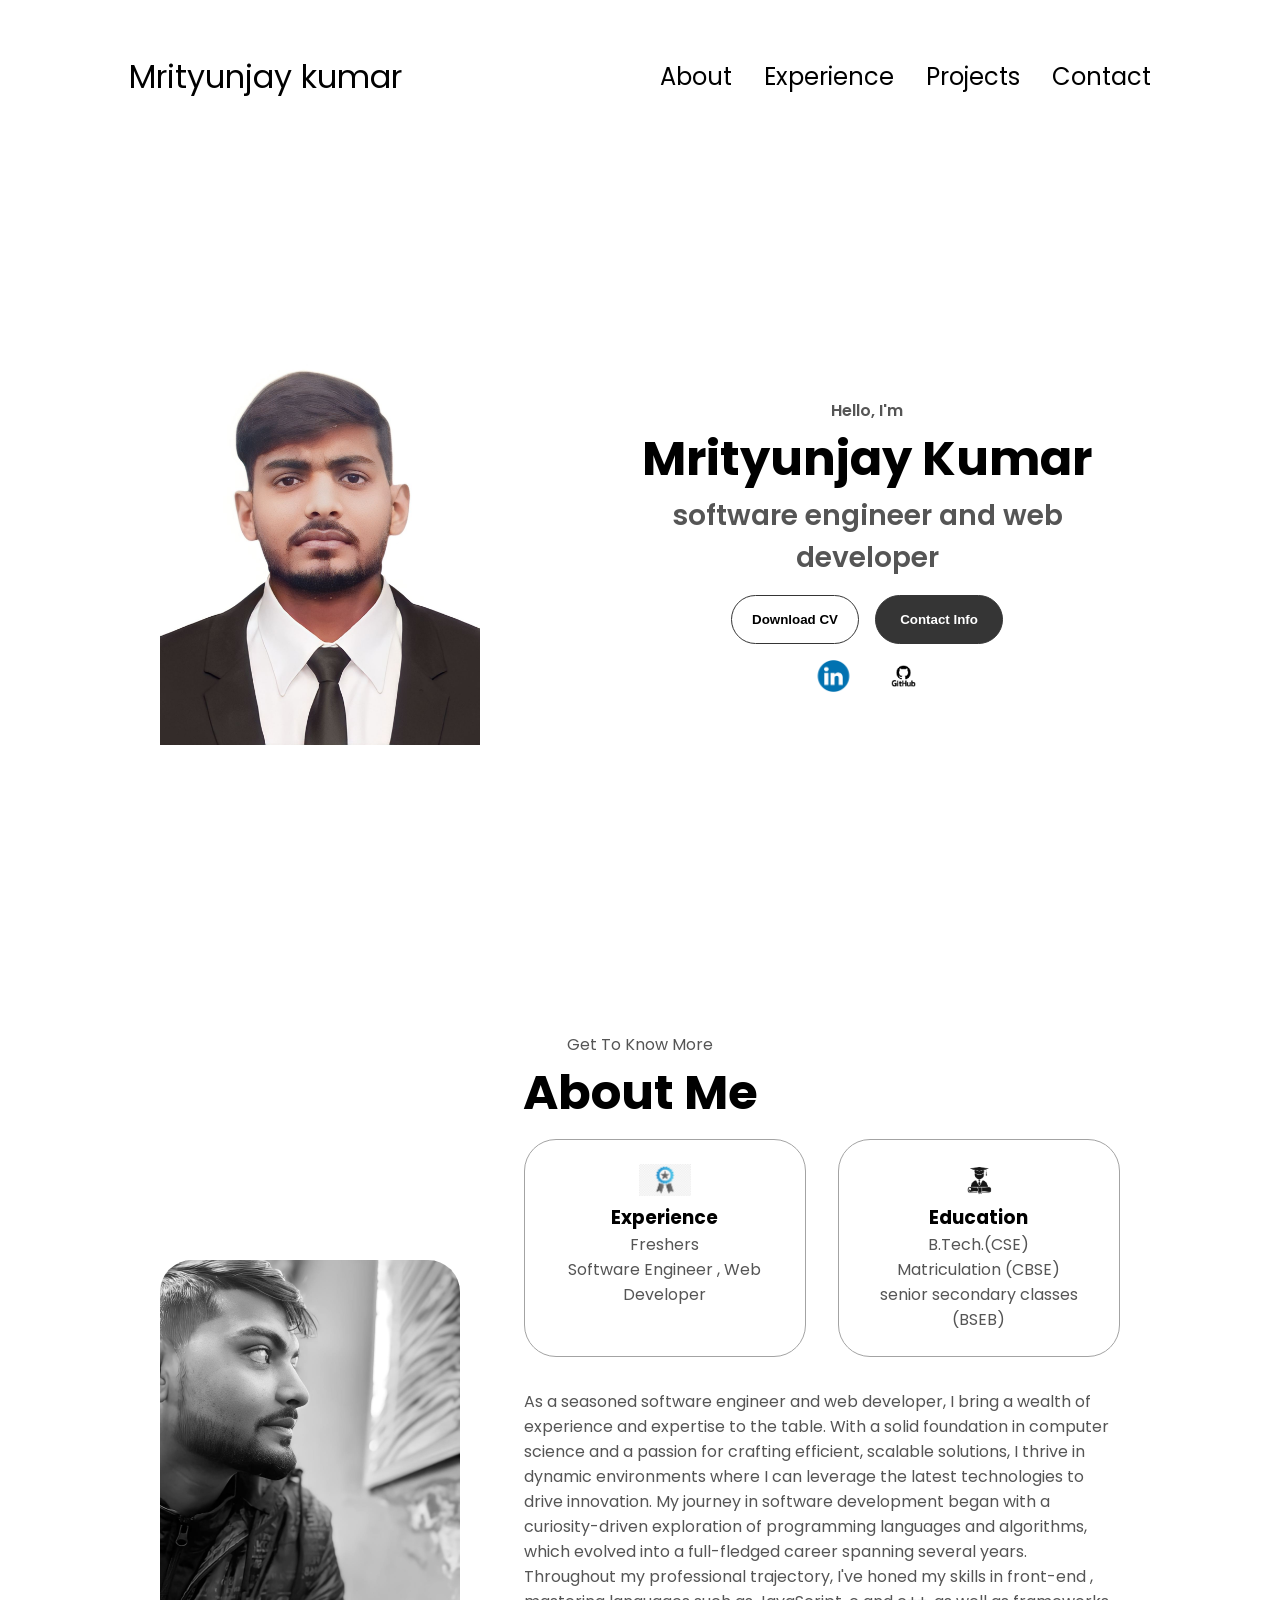
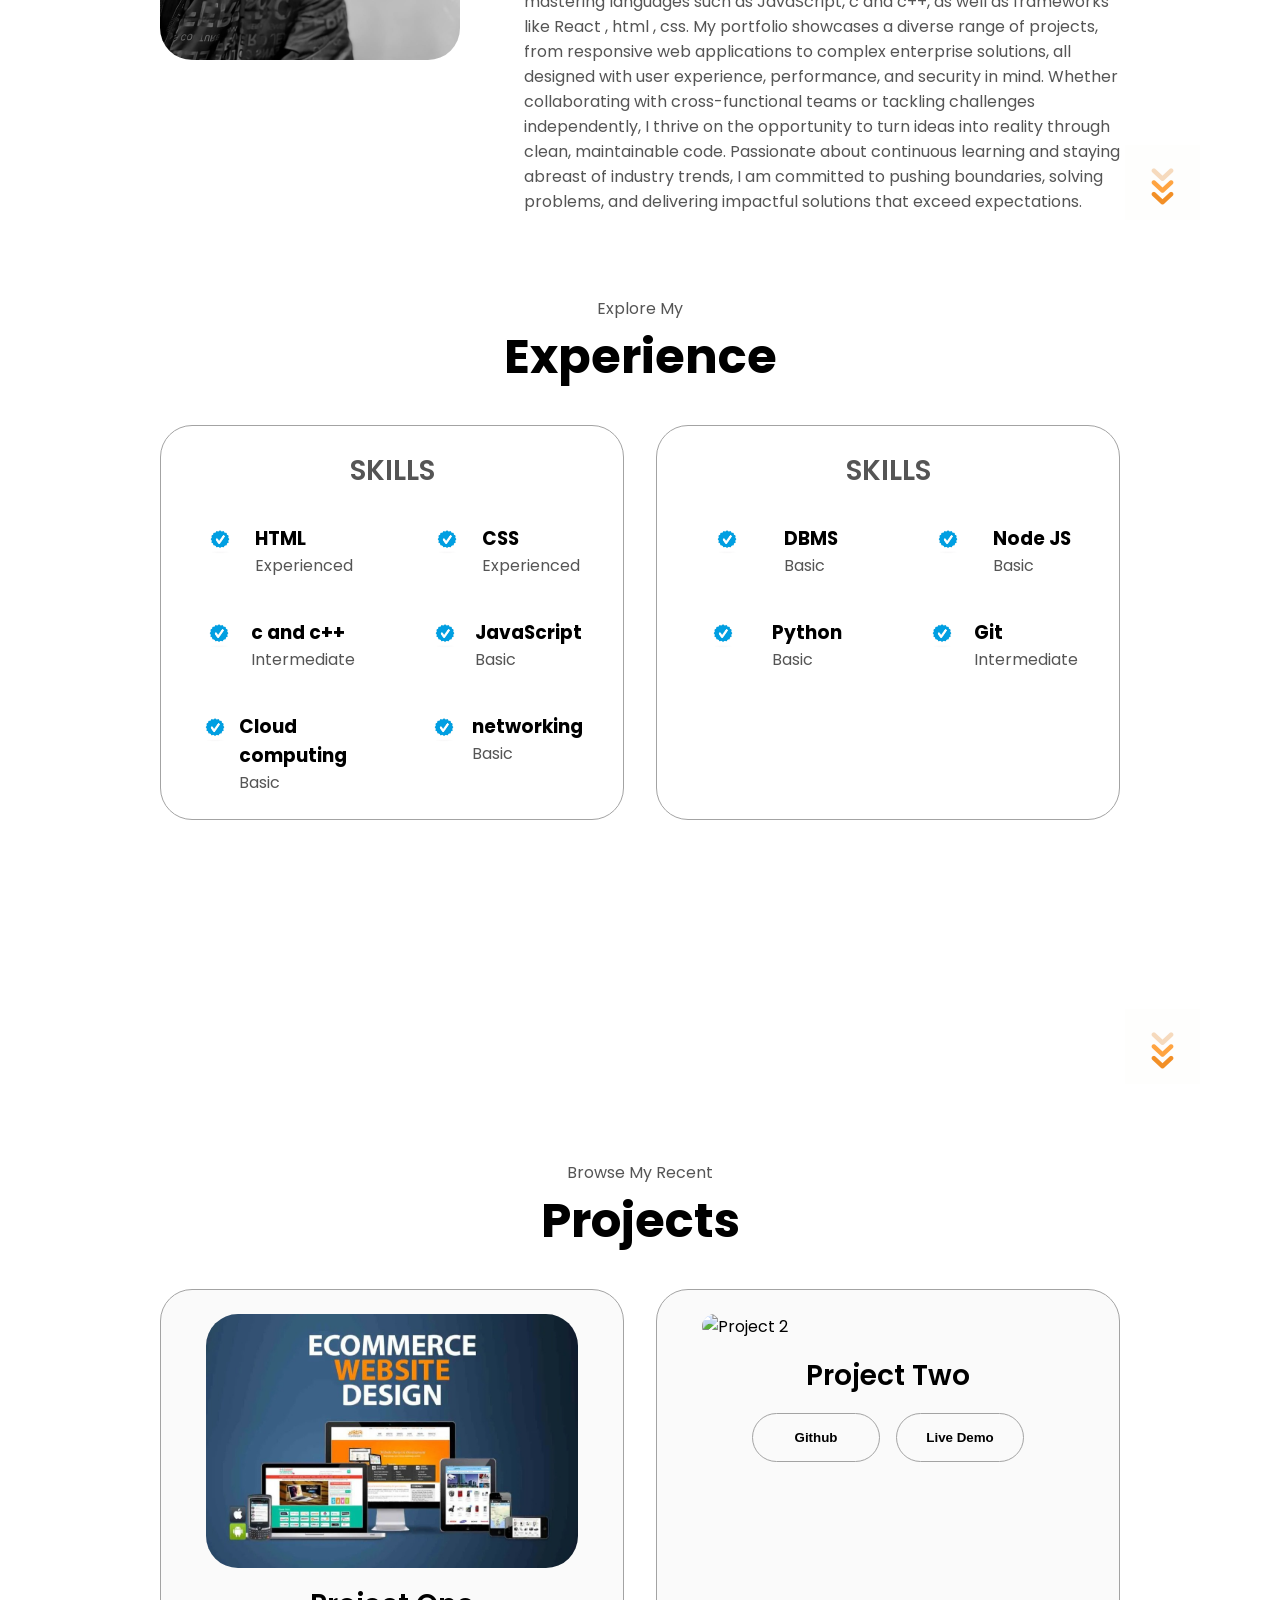
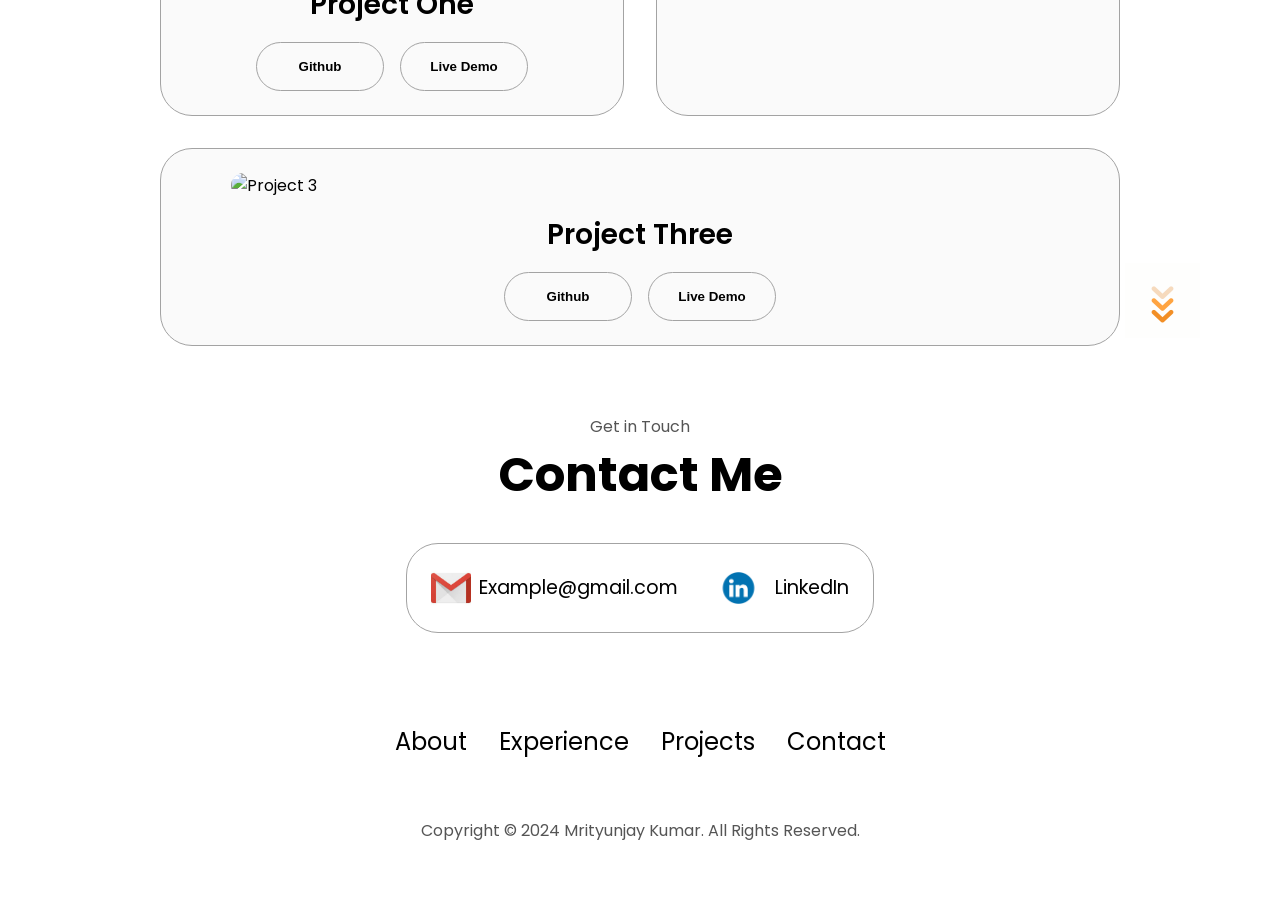
==== index.html @ a5fc4a24 "Create index.html" ====
<!DOCTYPE html>

<html lang="en">

  <head>

    <meta charset="UTF-8" />

    <meta http-equiv="X-UA-Compatible" content="IE=edge" />

    <meta name="viewport" content="width=device-width, initial-scale=1.0" />

    <title>My Portfolio</title>

    <link rel="stylesheet" href="style.css" />

    <link rel="stylesheet" href="mediaqueries.css" />

  </head>

  <body>

    <nav id="desktop-nav">

      <div class="logo">Mrityunjay kumar</div>

      <div>

        <ul class="nav-links">

          <li><a href="#about">About</a></li>

          <li><a href="#experience">Experience</a></li>

          <li><a href="#projects">Projects</a></li>

          <li><a href="#contact">Contact</a></li>

        </ul>

      </div>

    </nav>

    <nav id="hamburger-nav">

      <div class="logo">Mrityunjay kumar</div>

      <div class="hamburger-menu">

        <div class="hamburger-icon" onclick="toggleMenu()">

          <span></span>

          <span></span>

          <span></span>

        </div>

        <div class="menu-links">

          <li><a href="#about" onclick="toggleMenu()">About</a></li>

          <li><a href="#experience" onclick="toggleMenu()">Experience</a></li>

          <li><a href="#projects" onclick="toggleMenu()">Projects</a></li>

          <li><a href="#contact" onclick="toggleMenu()">Contact</a></li>

        </div>

      </div>

    </nav>

    <section id="profile">

      <div class="section__pic-container">

        <img src="./mrityunjay.jpg" alt="Mrityunjay Kumar profile picture" />

      </div>

      <div class="section__text">

        <p class="section__text__p1">Hello, I'm</p>

        <h1 class="title">Mrityunjay Kumar</h1>

        <p class="section__text__p2">  software engineer and web developer </p>

        <div class="btn-container">

          <button

            class="btn btn-color-2"

            onclick="window.open('./Mrityunjay Kumar resume.pdf')"

          >

            Download CV

          </button>

          <button class="btn btn-color-1" onclick="location.href='./#contact'">

            Contact Info

          </button>

        </div>

        <div id="socials-container">

          <img

            src="./linkedin.png"

            alt="My LinkedIn profile"

            class="icon"

            onclick="location.href='https://www.linkedin.com/in/mrityunjay-kumar-784b33222'"

          />

          <img

            src="./github.png"

            alt="My Github profile"

            class="icon"

            onclick="location.href='https://github.com/mrityu12/mrityu12.git'"

          />

        </div>

      </div>

    </section>

    <section id="about">

      <p class="section__text__p1">Get To Know More</p>

      <h1 class="title">About Me</h1>

      <div class="section-container">

        <div class="section__pic-container">

          <img

            src="./mrityunjay1.jpg"

            alt="Profile picture"

            class="about-pic"

          />

        </div>

        <div class="about-details-container">

          <div class="about-containers">

            <div class="details-container">

              <img

                src="./experience.png"

                alt="Experience icon"

                class="icon"

              />

              <h3>Experience</h3>

              <p> Freshers <br /> Software Engineer , Web Developer</p>

            </div>

            <div class="details-container">

              <img

                src="./education.png"

                alt="Education icon"

                class="icon"

              />

              <h3>Education</h3>

              <p> B.Tech.(CSE) <br /> Matriculation (CBSE) <br/> senior secondary classes (BSEB)</p>

            </div>

          </div>

          <div class="text-container">

            <p>

              As a seasoned software engineer and web developer, I bring a wealth of experience and expertise to the table.

              With a solid foundation in computer science and a passion for crafting efficient, scalable solutions,

              I thrive in dynamic environments where I can leverage the latest technologies to drive innovation.

              My journey in software development began with a curiosity-driven exploration of programming languages and algorithms,

              which evolved into a full-fledged career spanning several years. Throughout my professional trajectory,

              I've honed my skills in front-end , mastering languages such as JavaScript,

              c and c++, as well as frameworks like React , html , css. 

              My portfolio showcases a diverse range of projects, from responsive web applications to complex enterprise solutions, 

              all designed with user experience, performance, and security in mind.

              Whether collaborating with cross-functional teams or tackling challenges independently,

              I thrive on the opportunity to turn ideas into reality through clean, maintainable code.

              Passionate about continuous learning and staying abreast of industry trends,

              I am committed to pushing boundaries, solving problems, and delivering impactful solutions that exceed expectations.

            </p>

          </div>

        </div>

      </div>

      <img

        src="./arrow.gif"

        alt="Arrow icon"

        class="icon arrow"

        onclick="location.href='./#experience'"

      />

    </section>

    <section id="experience">

      <p class="section__text__p1">Explore My</p>

      <h1 class="title">Experience</h1>

      <div class="experience-details-container">

        <div class="about-containers">

          <div class="details-container">

            <h2 class="experience-sub-title">SKILLS</h2>

            <div class="article-container">

              <article>

                <img

                  src="./checkmark.jpg"

                  alt="Experience icon"

                  class="icon"

                />

                <div>

                  <h3>HTML</h3>

                  <p>Experienced</p>

                </div>

              </article>

              <article>

                <img

                  src="./checkmark.jpg"

                  alt="Experience icon"

                  class="icon"

                />

                <div>

                  <h3>CSS</h3>

                  <p>Experienced</p>

                </div>

              </article>

              <article>

                <img

                  src="./checkmark.jpg"

                  alt="Experience icon"

                  class="icon"

                />

                <div>

                  <h3>c and c++</h3>

                  <p>Intermediate</p>

                </div>

              </article>

              <article>

                <img

                  src="./checkmark.jpg"

                  alt="Experience icon"

                  class="icon"

                />

                <div>

                  <h3>JavaScript</h3>

                  <p>Basic</p>

                </div>

              </article>

              <article>

                <img

                  src="./checkmark.jpg"

                  alt="Experience icon"

                  class="icon"

                />

                <div>

                  <h3>Cloud computing</h3>

                  <p>Basic</p>

                </div>

              </article>

              <article>

                <img

                  src="./checkmark.jpg"

                  alt="Experience icon"

                  class="icon"

                />

                <div>

                  <h3>networking</h3>

                  <p>Basic</p>

                </div>

              </article>

            </div>

          </div>

          <div class="details-container">

            <h2 class="experience-sub-title"> SKILLS</h2>

            <div class="article-container">

              <article>

                <img

                  src="./checkmark.jpg"

                  alt="Experience icon"

                  class="icon"

                />

                <div>

                  <h3>DBMS</h3>

                  <p>Basic</p>

                </div>

              </article>

              <article>

                <img

                  src="./checkmark.jpg"

                  alt="Experience icon"

                  class="icon"

                />

                <div>

                  <h3>Node JS</h3>

                  <p>Basic</p>

                </div>

              </article>

              <article>

                <img

                  src="./checkmark.jpg"

                  alt="Experience icon"

                  class="icon"

                />

                <div>

                  <h3>Python</h3>

                  <p>Basic</p>

                </div>

              </article>

              <article>

                <img

                  src="./checkmark.jpg"

                  alt="Experience icon"

                  class="icon"

                />

                <div>

                  <h3>Git</h3>

                  <p>Intermediate</p>

                </div>

              </article>

            </div>

          </div>

        </div>

      </div>

      <img

        src="./arrow.gif"

        alt="Arrow icon"

        class="icon arrow"

        onclick="location.href='./#projects'"

      />

    </section>

    <section id="projects">

      <p class="section__text__p1">Browse My Recent</p>

      <h1 class="title">Projects</h1>

      <div class="experience-details-container">

        <div class="about-containers">

          <div class="details-container color-container">

            <div class="article-container">

              <img

                src="./ecommerce.jpg"

                alt="Project 1"

                class="project-img"

              />

            </div>

            <h2 class="experience-sub-title project-title">Project One</h2>

            <div class="btn-container">

              <button

                class="btn btn-color-2 project-btn"

                onclick="location.href='https://github.com/'"

              >

                Github

              </button>

              <button

                class="btn btn-color-2 project-btn"

                onclick="location.href='https://github.com/'"

              >

                Live Demo

              </button>

            </div>

          </div>

          <div class="details-container color-container">

            <div class="article-container">

              <img

                src="./assets/project-2.png"

                alt="Project 2"

                class="project-img"

              />

            </div>

            <h2 class="experience-sub-title project-title">Project Two</h2>

            <div class="btn-container">

              <button

                class="btn btn-color-2 project-btn"

                onclick="location.href='https://github.com/'"

              >

                Github

              </button>

              <button

                class="btn btn-color-2 project-btn"

                onclick="location.href='https://github.com/'"

              >

                Live Demo

              </button>

            </div>

          </div>

          <div class="details-container color-container">

            <div class="article-container">

              <img

                src="./assets/project-3.png"

                alt="Project 3"

                class="project-img"

              />

            </div>

            <h2 class="experience-sub-title project-title">Project Three</h2>

            <div class="btn-container">

              <button

                class="btn btn-color-2 project-btn"

                onclick="location.href='https://github.com/'"

              >

                Github

              </button>

              <button

                class="btn btn-color-2 project-btn"

                onclick="location.href='https://github.com/'"

              >

                Live Demo

              </button>

            </div>

          </div>

        </div>

      </div>

      <img

        src="./arrow.gif"

        alt="Arrow icon"

        class="icon arrow"

        onclick="location.href='./#contact'"

      />

    </section>

    <section id="contact">

      <p class="section__text__p1">Get in Touch</p>

      <h1 class="title">Contact Me</h1>

      <div class="contact-info-upper-container">

        <div class="contact-info-container">

          <img

            src="./email.jpeg"

            alt="Email icon"

            class="icon contact-icon email-icon"

          />

          <p><a href="mailto:mrityunjay5050raj@gmail.com">Example@gmail.com</a></p>

        </div>

        <div class="contact-info-container">

          <img

            src="./linkedin.png"

            alt="LinkedIn icon"

            class="icon contact-icon"

          />

          <p><a href="https://www.linkedin.com/in/mrityunjay-kumar-784b33222">LinkedIn</a></p>

        </div>

      </div>

    </section>

    <footer>

      <nav>

        <div class="nav-links-container">

          <ul class="nav-links">

            <li><a href="#about">About</a></li>

            <li><a href="#experience">Experience</a></li>

            <li><a href="#projects">Projects</a></li>

            <li><a href="#contact">Contact</a></li>

          </ul>

        </div>

      </nav>

      <p>Copyright &#169; 2024 Mrityunjay Kumar. All Rights Reserved.</p>

    </footer>

    <script src="script.js"></script>

  </body>

</html>
---- style.css ----
/* GENERAL */

@import url("https://fonts.googleapis.com/css2?family=Poppins:wght@300;400;500;600&display=swap");

* {
  margin: 0;
  padding: 0;
}

body {
  font-family: "Poppins", sans-serif;
}

html {
  scroll-behavior: smooth;
}

p {
  color: rgb(85, 85, 85);
}

/* TRANSITION */

a,
.btn {
  transition: all 300ms ease;
}

/* DESKTOP NAV */

nav,
.nav-links {
  display: flex;
}

nav {
  justify-content: space-around;
  align-items: center;
  height: 17vh;
}

.nav-links {
  gap: 2rem;
  list-style: none;
  font-size: 1.5rem;
}

a {
  color: black;
  text-decoration: none;
  text-decoration-color: white;
}

a:hover {
  color: grey;
  text-decoration: underline;
  text-underline-offset: 1rem;
  text-decoration-color: rgb(181, 181, 181);
}

.logo {
  font-size: 2rem;
}

.logo:hover {
  cursor: default;
}

/* HAMBURGER MENU */

#hamburger-nav {
  display: none;
}

.hamburger-menu {
  position: relative;
  display: inline-block;
}

.hamburger-icon {
  display: flex;
  flex-direction: column;
  justify-content: space-between;
  height: 24px;
  width: 30px;
  cursor: pointer;
}

.hamburger-icon span {
  width: 100%;
  height: 2px;
  background-color: black;
  transition: all 0.3 ease-in-out;
}

.menu-links {
  position: absolute;
  top: 100%;
  right: 0;
  background-color: white;
  width: fit-content;
  max-height: 0;
  overflow: hidden;
  transition: all 0.3 ease-in-out;
}

.menu-links a {
  display: block;
  padding: 10px;
  text-align: center;
  font-size: 1.5rem;
  color: black;
  text-decoration: none;
  transition: all 0.3 ease-in-out;
}

.menu-links li {
  list-style: none;
}

.menu-links.open {
  max-height: 300px;
}

.hamburger-icon.open span:first-child {
  transform: rotate(45deg) translate(10px, 5px);
}

.hamburger-icon.open span:nth-child(2) {
  opacity: 0;
}

.hamburger-icon.open span:last-child {
  transform: rotate(-45deg) translate(10px, -5px);
}

.hamburger-icon span:first-child {
  transform: none;
}

.hamburger-icon span:first-child {
  opacity: 1;
}

.hamburger-icon span:first-child {
  transform: none;
}

/* SECTIONS */

section {
  padding-top: 4vh;
  height: 96vh;
  margin: 0 10rem;
  box-sizing: border-box;
  min-height: fit-content;
}

.section-container {
  display: flex;
}

/* PROFILE SECTION */

#profile {
  display: flex;
  justify-content: center;
  gap: 5rem;
  height: 80vh;
}

.section__pic-container {
  display: flex;
  height: 400px;
  width: 400px;
  margin: auto 0;
}

.section__text {
  align-self: center;
  text-align: center;
}

.section__text p {
  font-weight: 600;
}

.section__text__p1 {
  text-align: center;
}

.section__text__p2 {
  font-size: 1.75rem;
  margin-bottom: 1rem;
}

.title {
  font-size: 3rem;
  text-align: center;
}

#socials-container {
  display: flex;
  justify-content: center;
  margin-top: 1rem;
  gap: 1rem;
}

/* ICONS */

.icon {
  cursor: pointer;
  height: 2rem;
}

/* BUTTONS */

.btn-container {
  display: flex;
  justify-content: center;
  gap: 1rem;
}

.btn {
  font-weight: 600;
  transition: all 300ms ease;
  padding: 1rem;
  width: 8rem;
  border-radius: 2rem;
}

.btn-color-1,
.btn-color-2 {
  border: rgb(53, 53, 53) 0.1rem solid;
}

.btn-color-1:hover,
.btn-color-2:hover {
  cursor: pointer;
}

.btn-color-1,
.btn-color-2:hover {
  background: rgb(53, 53, 53);
  color: white;
}

.btn-color-1:hover {
  background: rgb(0, 0, 0);
}

.btn-color-2 {
  background: none;
}

.btn-color-2:hover {
  border: rgb(255, 255, 255) 0.1rem solid;
}

.btn-container {
  gap: 1rem;
}

/* ABOUT SECTION */

#about {
  position: relative;
}

.about-containers {
  gap: 2rem;
  margin-bottom: 2rem;
  margin-top: 2rem;
}

.about-details-container {
  justify-content: center;
  flex-direction: column;
}

.about-containers,
.about-details-container {
  display: flex;
}

.about-pic {
  border-radius: 2rem;
}

.arrow {
  position: absolute;
  right: -5rem;
  bottom: 2.5rem;
  width: 75px;
  height: 75px;
}

.details-container {
  padding: 1.5rem;
  flex: 1;
  background: white;
  border-radius: 2rem;
  border: rgb(53, 53, 53) 0.1rem solid;
  border-color: rgb(163, 163, 163);
  text-align: center;
}

.section-container {
  gap: 4rem;
  height: 80%;
}

.section__pic-container {
  height: 400px;
  width: 400px;
  margin: auto 0;
}

/* EXPERIENCE SECTION */

#experience {
  position: relative;
}

.experience-sub-title {
  color: rgb(85, 85, 85);
  font-weight: 600;
  font-size: 1.75rem;
  margin-bottom: 2rem;
}

.experience-details-container {
  display: flex;
  justify-content: center;
  flex-direction: column;
}

.article-container {
  display: flex;
  text-align: initial;
  flex-wrap: wrap;
  flex-direction: row;
  gap: 2.5rem;
  justify-content: space-around;
}

article {
  display: flex;
  width: 10rem;
  justify-content: space-around;
  gap: 0.5rem;
}

article .icon {
  cursor: default;
}

/* PROJECTS SECTION */

#projects {
  position: relative;
}

.color-container {
  border-color: rgb(163, 163, 163);
  background: rgb(250, 250, 250);
}

.project-img {
  border-radius: 2rem;
  width: 90%;
  height: 90%;
}

.project-title {
  margin: 1rem;
  color: black;
}

.project-btn {
  color: black;
  border-color: rgb(163, 163, 163);
}

/* CONTACT */

#contact {
  display: flex;
  justify-content: center;
  flex-direction: column;
  height: 70vh;
}

.contact-info-upper-container {
  display: flex;
  justify-content: center;
  border-radius: 2rem;
  border: rgb(53, 53, 53) 0.1rem solid;
  border-color: rgb(163, 163, 163);
  background: (250, 250, 250);
  margin: 2rem auto;
  padding: 0.5rem;
}

.contact-info-container {
  display: flex;
  align-items: center;
  justify-content: center;
  gap: 0.5rem;
  margin: 1rem;
}

.contact-info-container p {
  font-size: larger;
}

.contact-icon {
  cursor: default;
}

.email-icon {
  height: 2.5rem;
}

/* FOOTER SECTION */

footer {
  height: 26vh;
  margin: 0 1rem;
}

footer p {
  text-align: center;
}
---- mediaqueries.css ----
@media screen and (max-width: 1400px) {
  #profile {
    height: 83vh;
    margin-bottom: 6rem;
  }
  .about-containers {
    flex-wrap: wrap;
  }
  #contact,
  #projects {
    height: fit-content;
  }
}

@media screen and (max-width: 1200px) {
  #desktop-nav {
    display: none;
  }
  #hamburger-nav {
    display: flex;
  }
  #experience,
  .experience-details-container {
    margin-top: 2rem;
  }
  #profile,
  .section-container {
    display: block;
  }
  .arrow {
    display: none;
  }
  section,
  .section-container {
    height: fit-content;
  }
  section {
    margin: 0 5%;
  }
  .section__pic-container {
    width: 275px;
    height: 275px;
    margin: 0 auto 2rem;
  }
  .about-containers {
    margin-top: 0;
  }
}

@media screen and (max-width: 600px) {
  #contact,
  footer {
    height: 40vh;
  }
  #profile {
    height: 83vh;
    margin-bottom: 0;
  }
  article {
    font-size: 1rem;
  }
  footer nav {
    height: fit-content;
    margin-bottom: 2rem;
  }
  .about-containers,
  .contact-info-upper-container,
  .btn-container {
    flex-wrap: wrap;
  }
  .contact-info-container {
    margin: 0;
  }
  .contact-info-container p,
  .nav-links li a {
    font-size: 1rem;
  }
  .experience-sub-title {
    font-size: 1.25rem;
  }
  .logo {
    font-size: 1.5rem;
  }
  .nav-links {
    flex-direction: column;
    gap: 0.5rem;
    text-align: center;
  }
  .section__pic-container {
    width: auto;
    height: 46vw;
    justify-content: center;
  }
  .section__text__p2 {
    font-size: 1.25rem;
  }
  .title {
    font-size: 2rem;
  }
  .text-container {
    text-align: justify;
  }
}
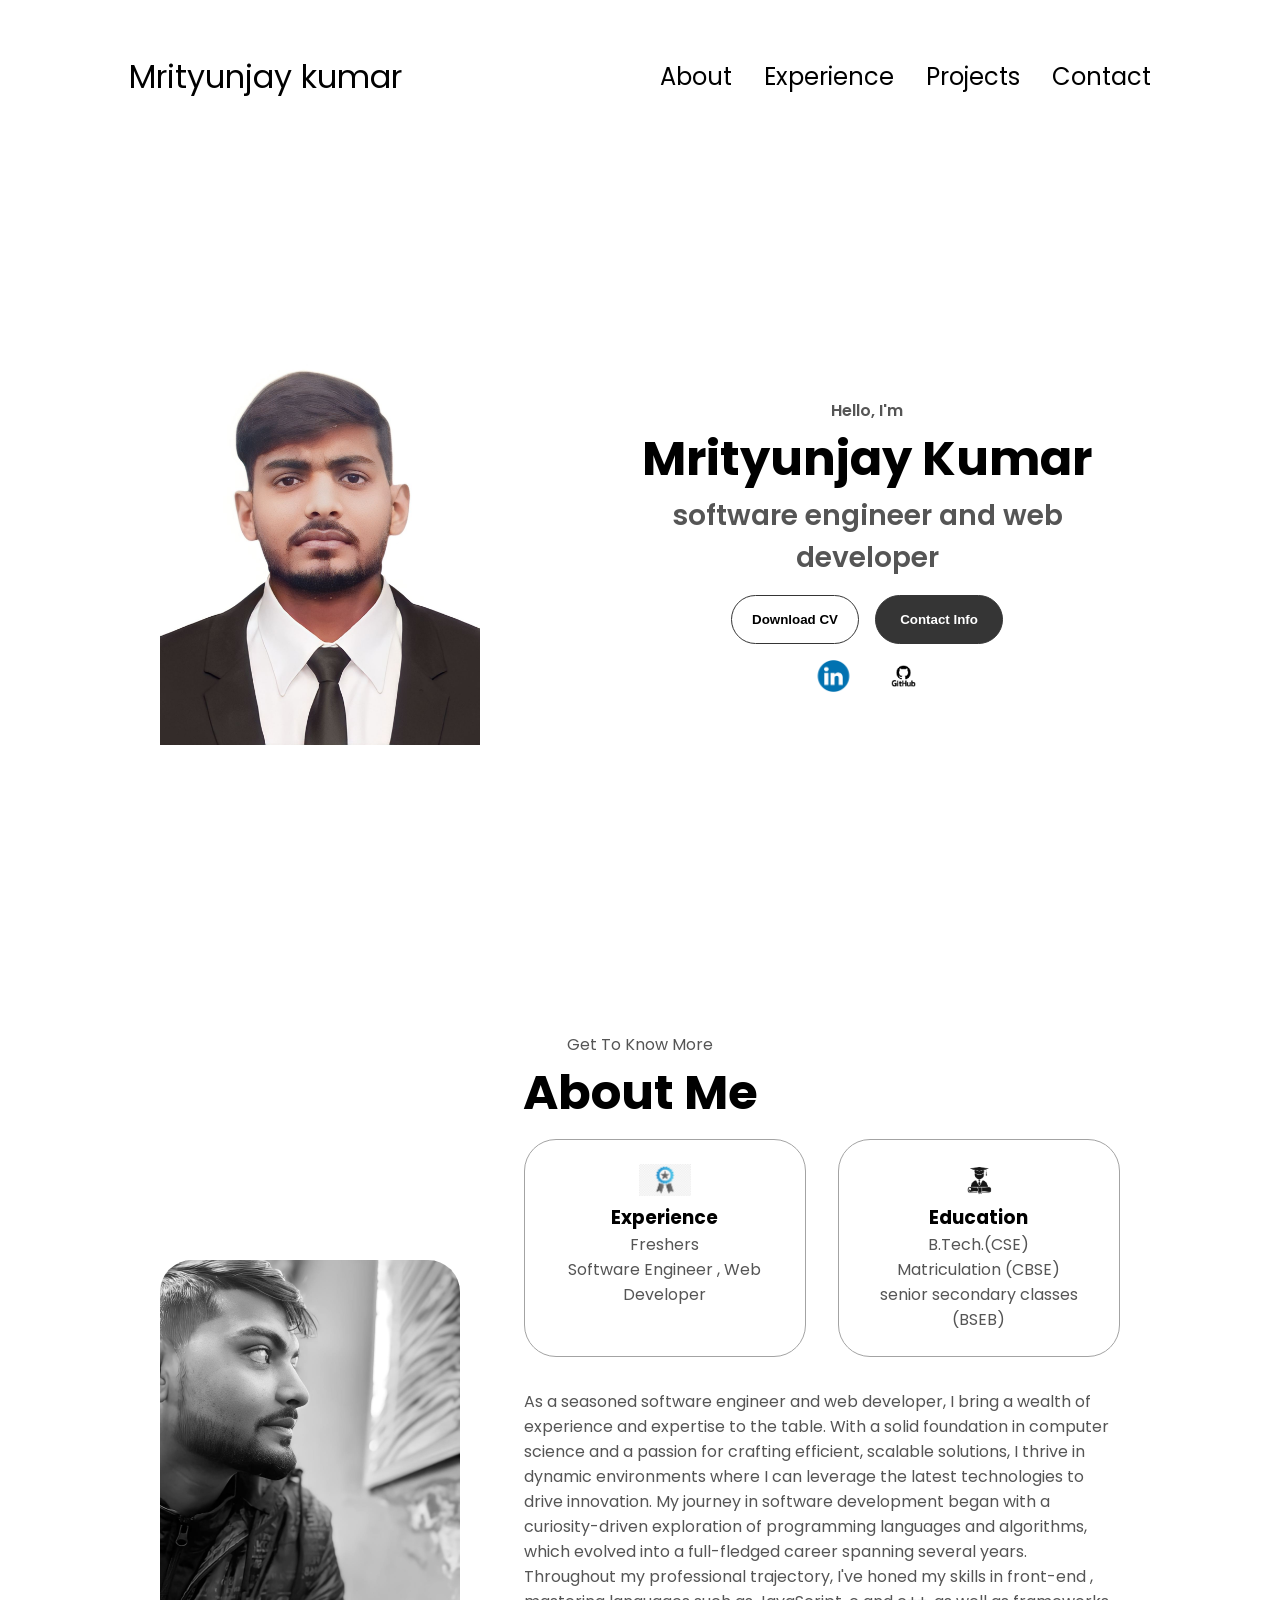
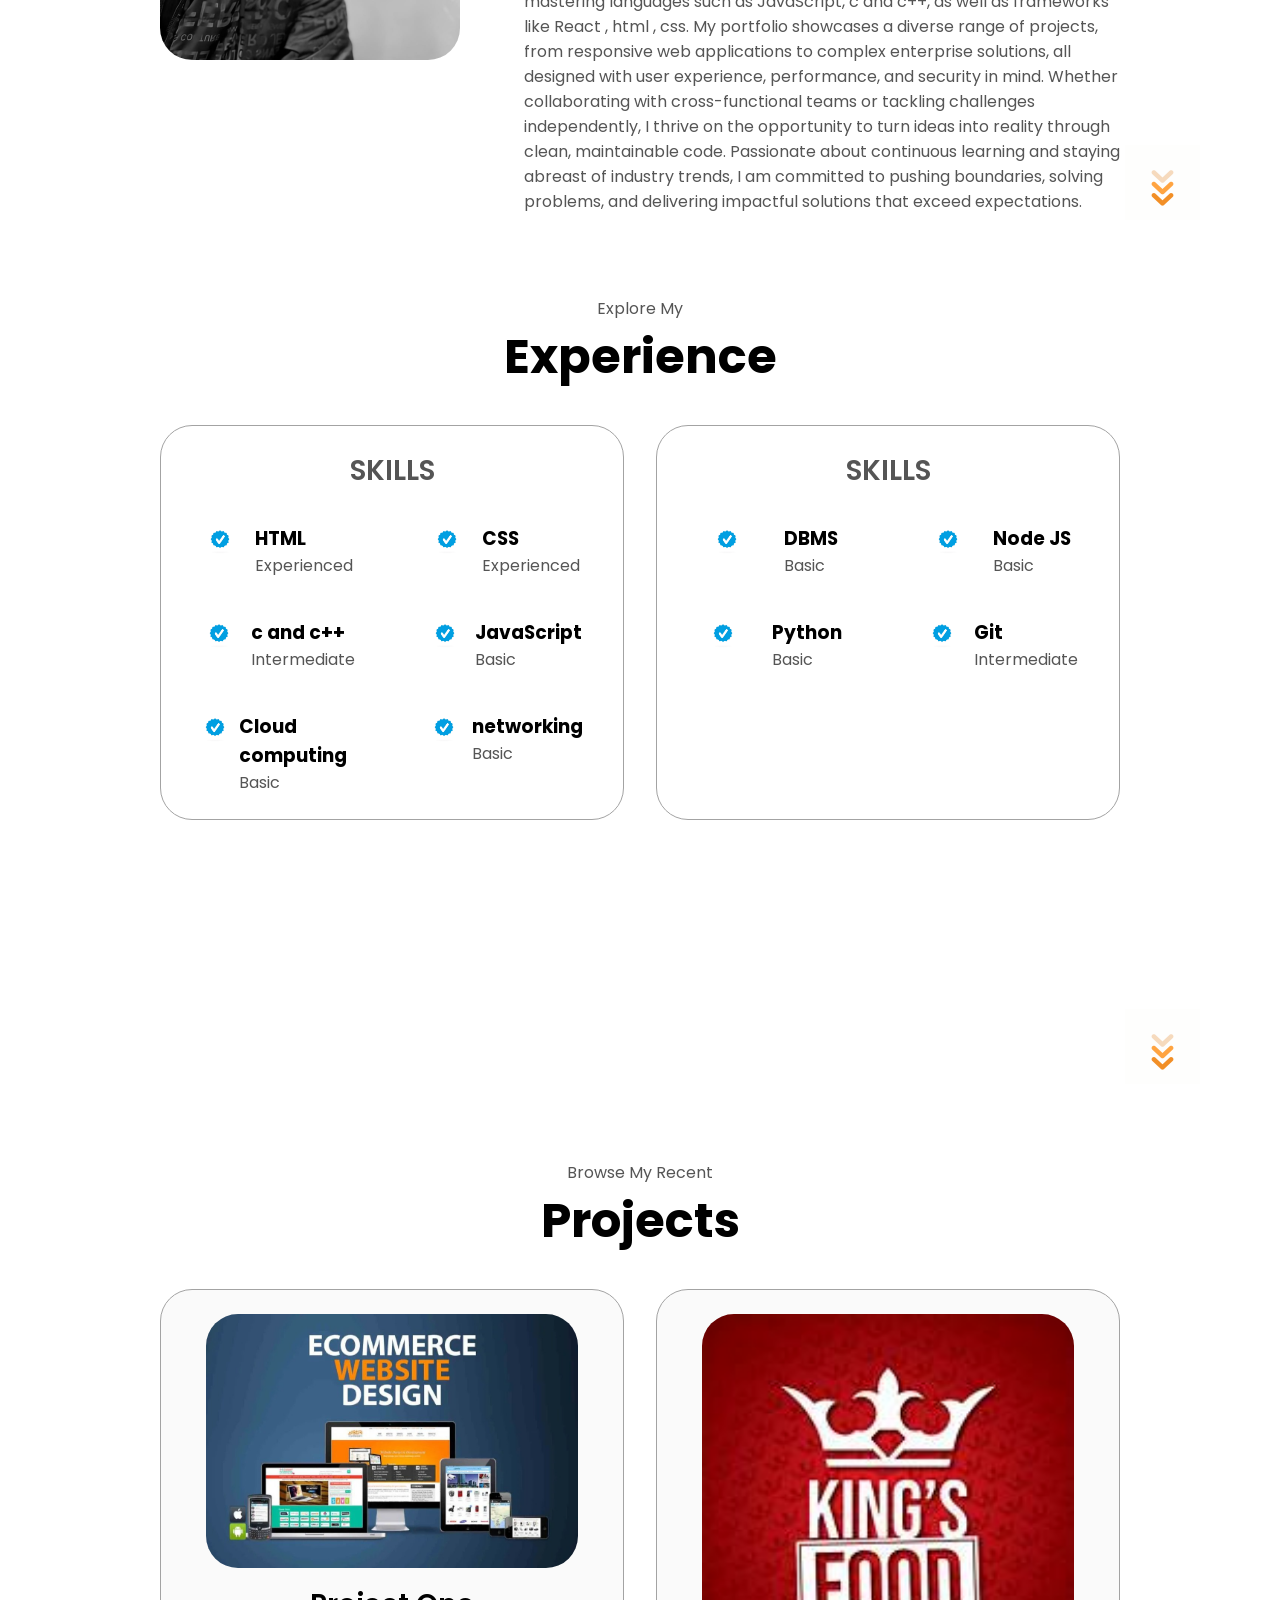
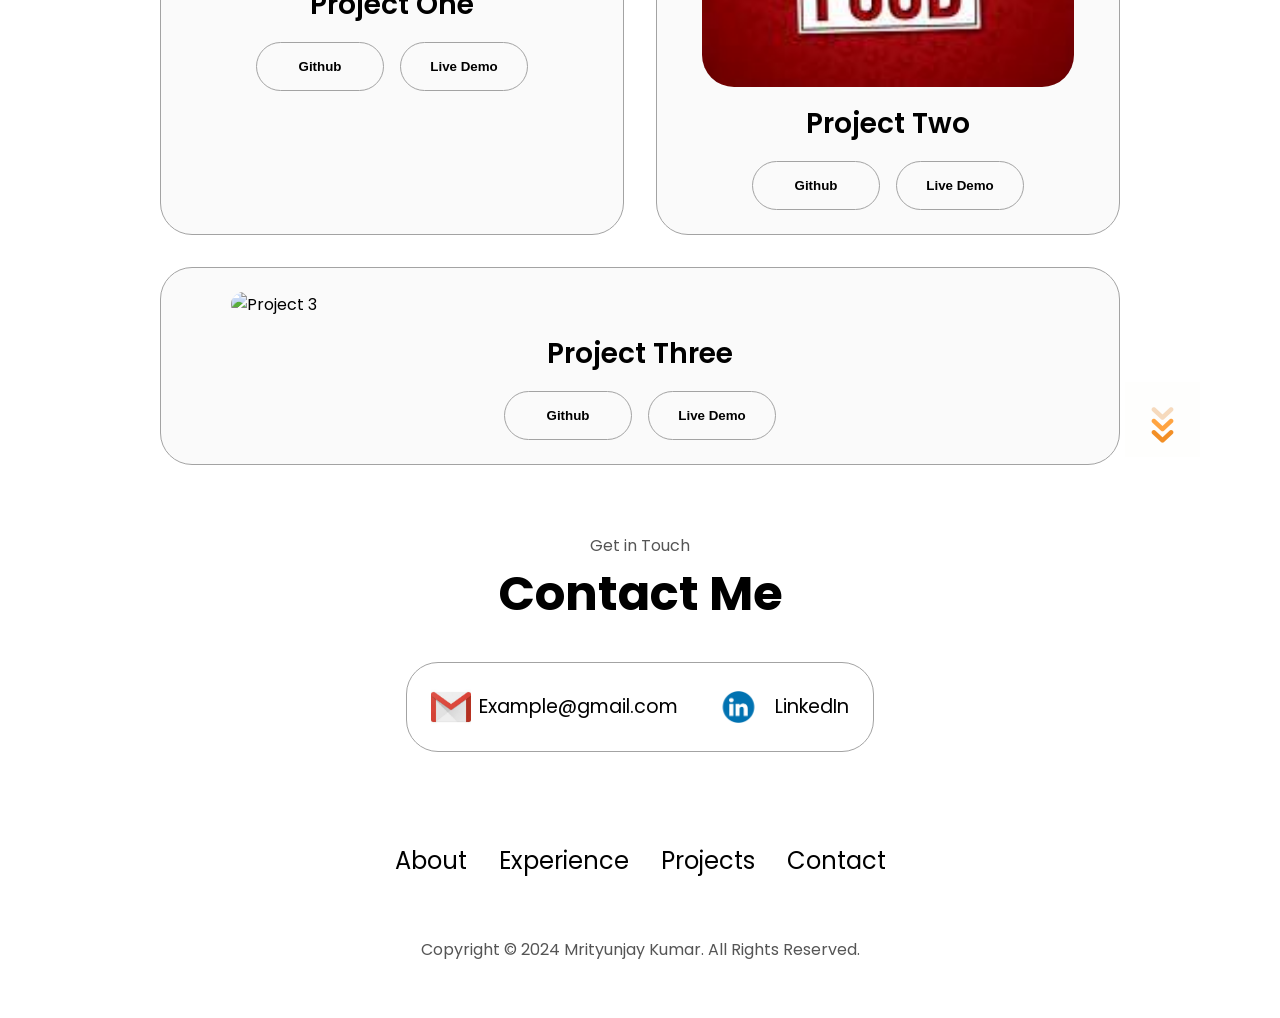
==== commit 8cd63085: "Update index.html" ====
--- a/index.html
+++ b/index.html
@@ -96,7 +96,7 @@
 
             class="btn btn-color-2"
 
-            onclick="window.open('./Mrityunjay Kumar resume.pdf')"
+            onclick="window.open('./Mrityunjay Kumar.pdf')"
 
           >
 
@@ -562,10 +562,58 @@
 
                 class="btn btn-color-2 project-btn"
 
+                onclick="location.href='https://github.com/mrityu12/ecommerce-website.git'"
+
+              >
+
+                Github
+
+              </button>
+
+              <button
+
+                class="btn btn-color-2 project-btn"
+
                 onclick="location.href='https://github.com/'"
 
               >
 
+                Live Demo
+
+              </button>
+
+            </div>
+
+          </div>
+
+          <div class="details-container color-container">
+
+            <div class="article-container">
+
+              <img
+
+                src="./food king.jpeg"
+
+                alt="Project 2"
+
+                class="project-img"
+
+              />
+
+            </div>
+
+            <h2 class="experience-sub-title project-title">Project Two</h2>
+
+            <div class="btn-container">
+
+              <button
+
+                class="btn btn-color-2 project-btn"
+
+                onclick="location.href='https://github.com/mrityu12/Food-king.git'"
+
+              >
+
                 Github
 
               </button>
@@ -592,9 +640,9 @@
 
               <img
 
-                src="./assets/project-2.png"
-
-                alt="Project 2"
+                src="./assets/project-3.png"
+
+                alt="Project 3"
 
                 class="project-img"
 
@@ -602,7 +650,7 @@
 
             </div>
 
-            <h2 class="experience-sub-title project-title">Project Two</h2>
+            <h2 class="experience-sub-title project-title">Project Three</h2>
 
             <div class="btn-container">
 
@@ -634,54 +682,6 @@
 
           </div>
 
-          <div class="details-container color-container">
-
-            <div class="article-container">
-
-              <img
-
-                src="./assets/project-3.png"
-
-                alt="Project 3"
-
-                class="project-img"
-
-              />
-
-            </div>
-
-            <h2 class="experience-sub-title project-title">Project Three</h2>
-
-            <div class="btn-container">
-
-              <button
-
-                class="btn btn-color-2 project-btn"
-
-                onclick="location.href='https://github.com/'"
-
-              >
-
-                Github
-
-              </button>
-
-              <button
-
-                class="btn btn-color-2 project-btn"
-
-                onclick="location.href='https://github.com/'"
-
-              >
-
-                Live Demo
-
-              </button>
-
-            </div>
-
-          </div>
-
         </div>
 
       </div>
